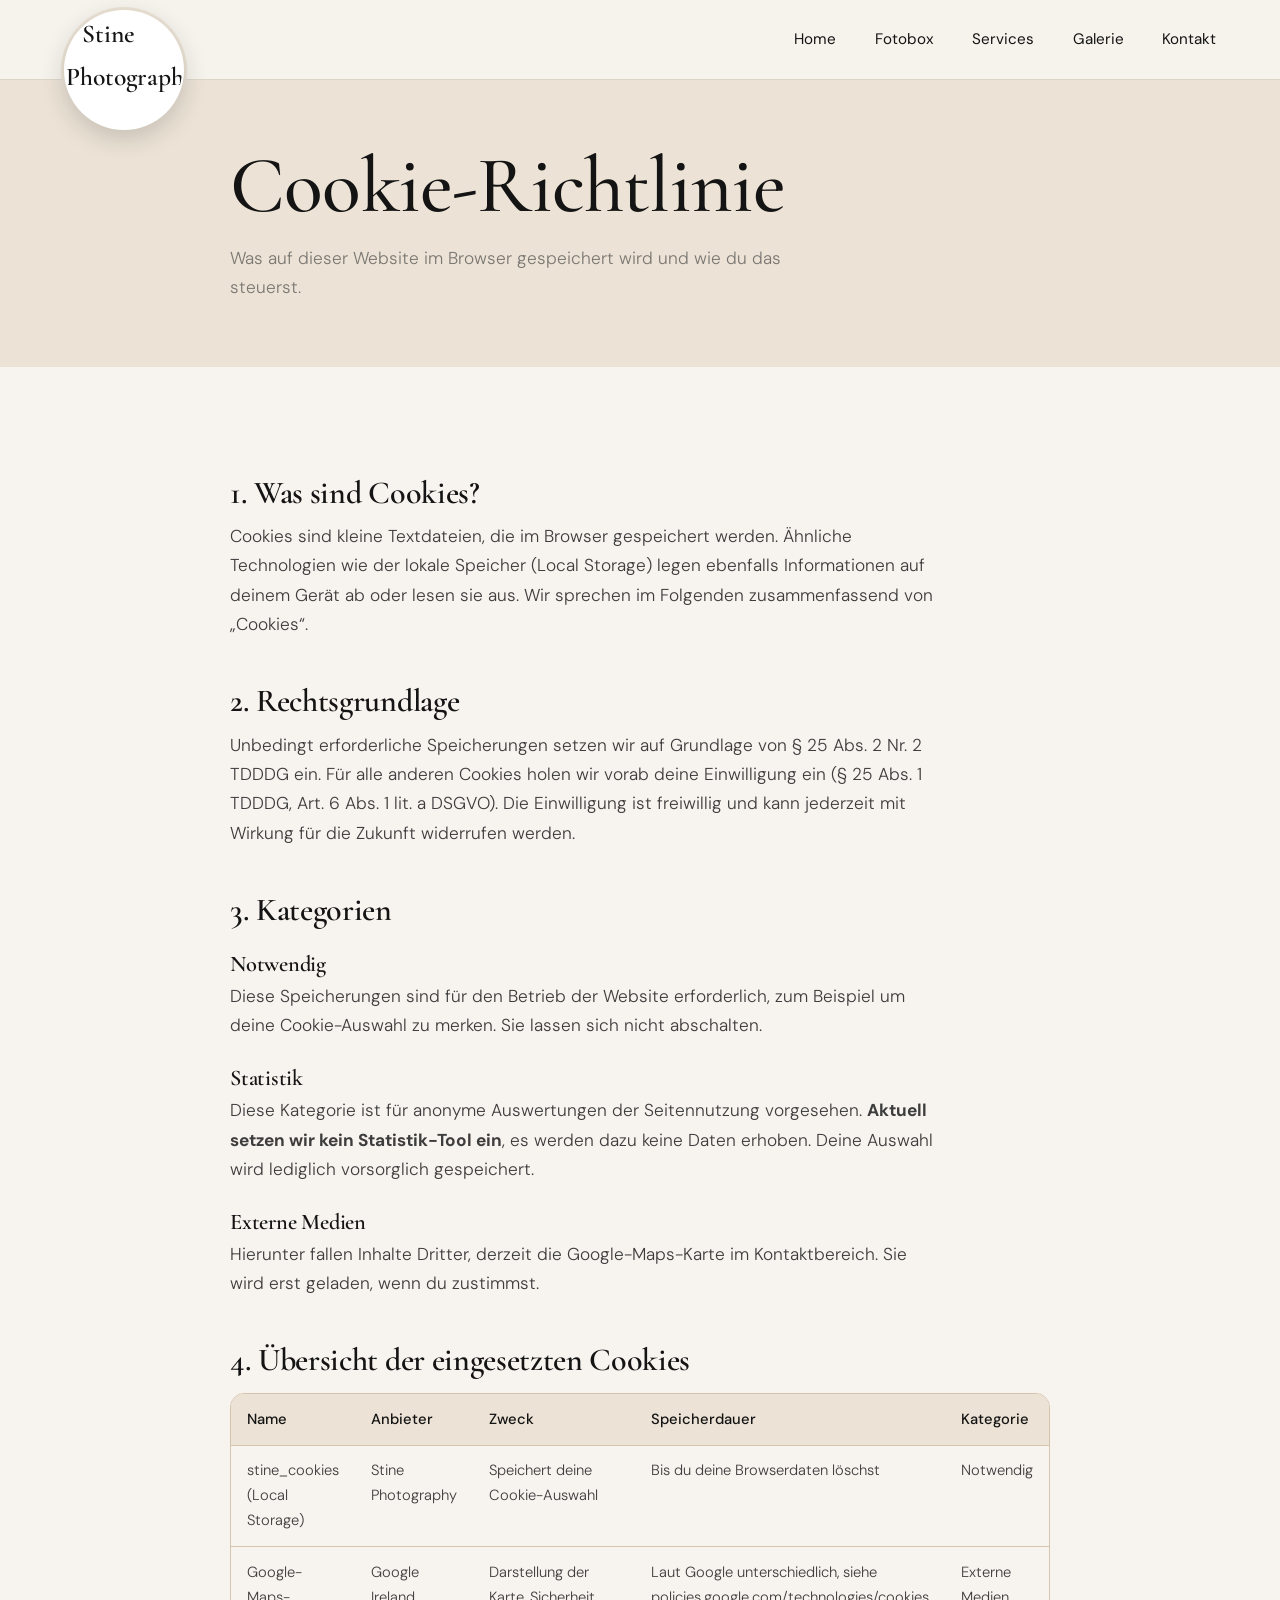
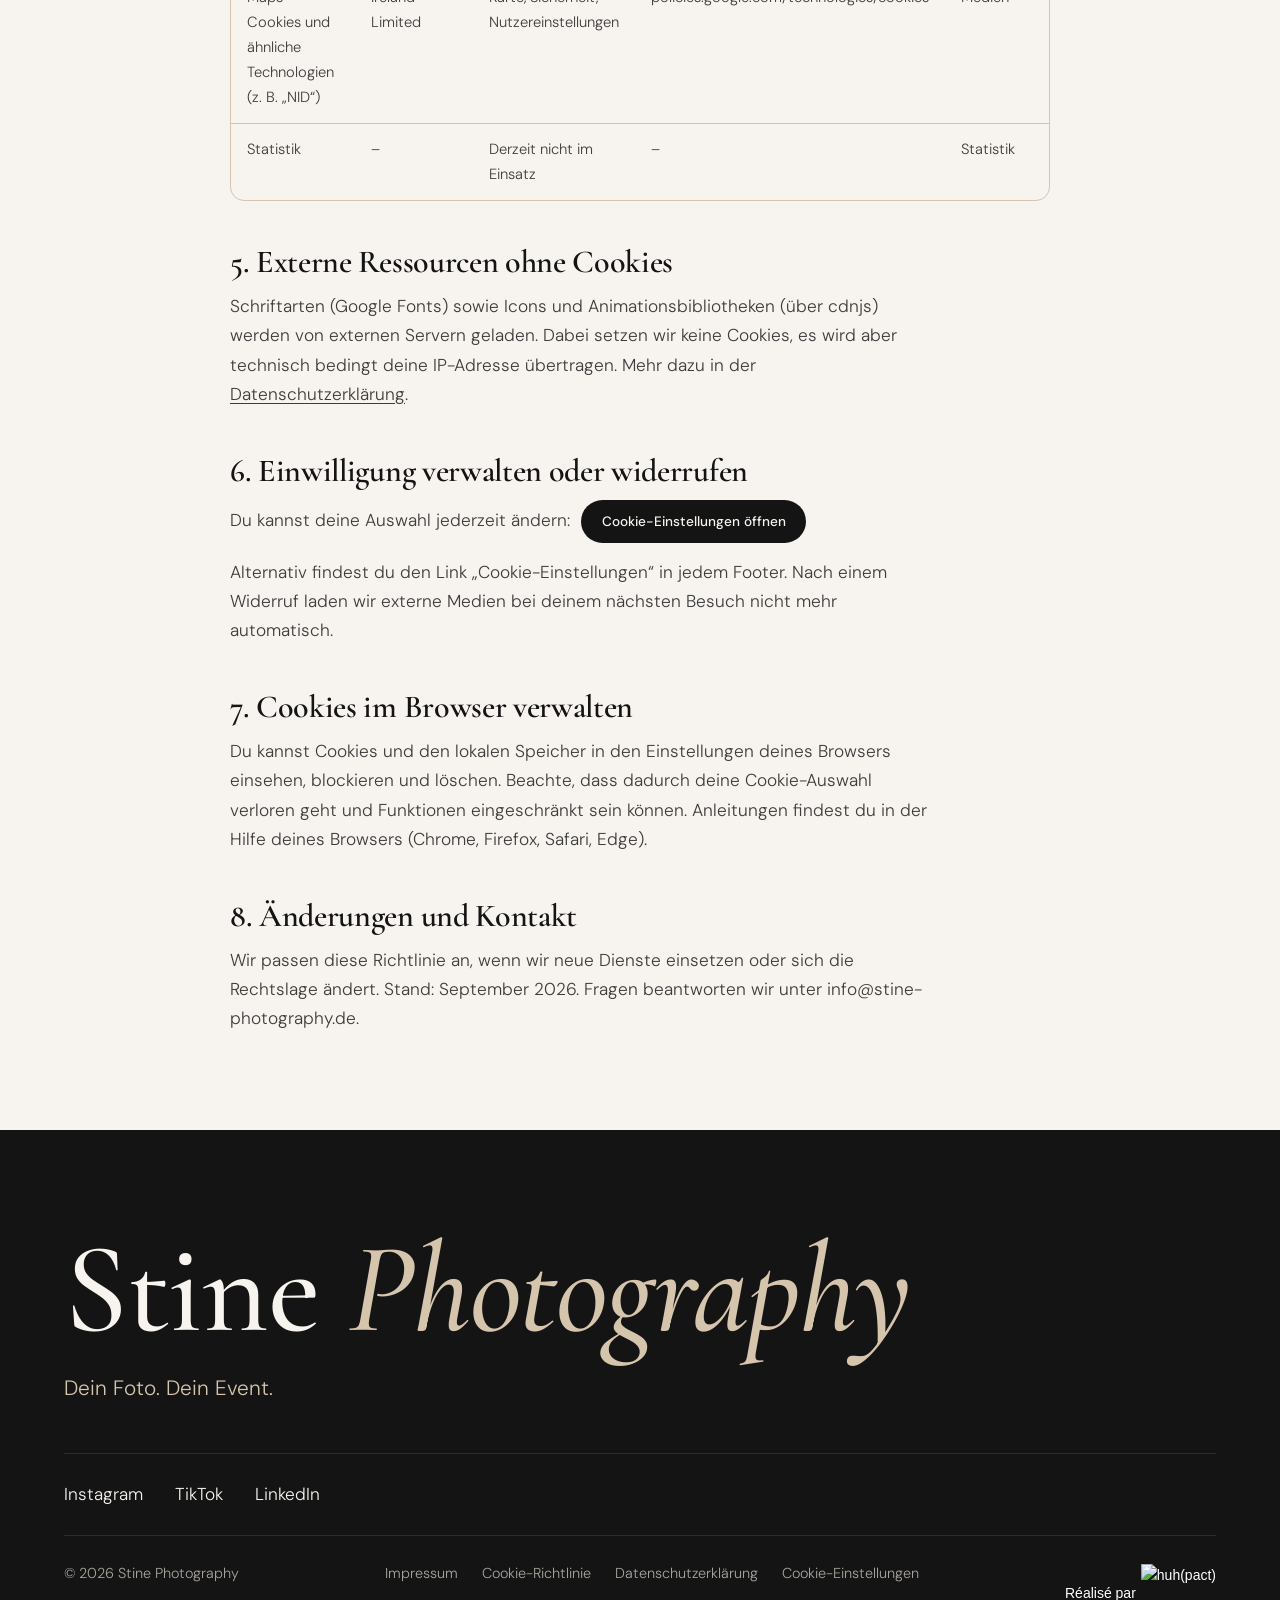
==== cookie-policy.html @ a08d1c89 "add" ====
<!DOCTYPE html>
<html lang="de"><head><meta charset="UTF-8"><meta name="viewport" content="width=device-width, initial-scale=1">
<title>Cookie-Richtlinie – Stine Photography</title><meta name="description" content="Cookie-Richtlinie von Stine Photography: Welche Cookies und ähnliche Technologien wir nutzen und wie du deine Einwilligung verwaltest."><meta name="robots" content="index, follow">
<link rel="canonical" href="https://www.stine-photography.de/cookie-richtlinie.html"><link rel="icon" href="favicon.svg" type="image/svg+xml"><meta name="theme-color" content="#f7f3ee">
<link rel="preconnect" href="https://fonts.googleapis.com"><link rel="preconnect" href="https://fonts.gstatic.com" crossorigin>
<link href="https://fonts.googleapis.com/css2?family=Cormorant+Garamond:ital,wght@0,500;0,600;0,700;1,500&family=DM+Sans:wght@300;400;500&display=swap" rel="stylesheet">
<link rel="stylesheet" href="/style.css"></head>
<link rel="icon" type="image/png" href="/favicon/favicon-96x96.png?v=20260625" sizes="96x96" />
<link rel="icon" type="image/svg+xml" href="/favicon/favicon.svg?v=20260625" />
<link rel="shortcut icon" href="/favicon/favicon.ico?v=20260625" />
<link rel="apple-touch-icon" sizes="180x180" href="/favicon/apple-touch-icon.png?v=20260625" />
<link rel="manifest" href="/favicon/site.webmanifest?v=20260625" />
<body class="legal-page"><header class="nav scrolled" id="nav"><a href="index.html#home" class="logo" aria-label="Stine Photography"><img src="img/logo.svg" alt="Stine Photography" width="170" height="43"></a>
<nav class="nav-links" id="menu" aria-label="Hauptnavigation"><button class="close" id="closeMenu" aria-label="Menü schließen">&times;</button>
<a href="index.html#home">Home</a><a href="index.html#fotobox">Fotobox</a><a href="index.html#services">Services</a><a href="index.html#galerie">Galerie</a><a href="index.html#kontakt">Kontakt</a></nav>
<button class="burger" id="burger" aria-label="Menü öffnen" aria-expanded="false"><span></span><span></span></button></header><div class="backdrop" id="backdrop"></div>
<main><section class="legal-hero"><div class="wrap narrow"><h1>Cookie-Richtlinie</h1><p>Was auf dieser Website im Browser gespeichert wird und wie du das steuerst.</p></div></section>
<article class="legal wrap narrow">
<h2>1. Was sind Cookies?</h2>
<p>Cookies sind kleine Textdateien, die im Browser gespeichert werden. Ähnliche Technologien wie der lokale Speicher (Local Storage) legen ebenfalls Informationen auf deinem Gerät ab oder lesen sie aus. Wir sprechen im Folgenden zusammenfassend von „Cookies“.</p>
<h2>2. Rechtsgrundlage</h2>
<p>Unbedingt erforderliche Speicherungen setzen wir auf Grundlage von § 25 Abs. 2 Nr. 2 TDDDG ein. Für alle anderen Cookies holen wir vorab deine Einwilligung ein (§ 25 Abs. 1 TDDDG, Art. 6 Abs. 1 lit. a DSGVO). Die Einwilligung ist freiwillig und kann jederzeit mit Wirkung für die Zukunft widerrufen werden.</p>
<h2>3. Kategorien</h2>
<h3>Notwendig</h3>
<p>Diese Speicherungen sind für den Betrieb der Website erforderlich, zum Beispiel um deine Cookie-Auswahl zu merken. Sie lassen sich nicht abschalten.</p>
<h3>Statistik</h3>
<p>Diese Kategorie ist für anonyme Auswertungen der Seitennutzung vorgesehen. <b>Aktuell setzen wir kein Statistik-Tool ein</b>, es werden dazu keine Daten erhoben. Deine Auswahl wird lediglich vorsorglich gespeichert.</p>
<h3>Externe Medien</h3>
<p>Hierunter fallen Inhalte Dritter, derzeit die Google-Maps-Karte im Kontaktbereich. Sie wird erst geladen, wenn du zustimmst.</p>
<h2>4. Übersicht der eingesetzten Cookies</h2>
<div class="table-wrap"><table>
<thead><tr><th>Name</th><th>Anbieter</th><th>Zweck</th><th>Speicherdauer</th><th>Kategorie</th></tr></thead>
<tbody>
<tr><td>stine_cookies (Local Storage)</td><td>Stine Photography</td><td>Speichert deine Cookie-Auswahl</td><td>Bis du deine Browserdaten löschst</td><td>Notwendig</td></tr>
<tr><td>Google-Maps-Cookies und ähnliche Technologien (z. B. „NID“)</td><td>Google Ireland Limited</td><td>Darstellung der Karte, Sicherheit, Nutzereinstellungen</td><td>Laut Google unterschiedlich, siehe policies.google.com/technologies/cookies</td><td>Externe Medien</td></tr>
<tr><td>Statistik</td><td>–</td><td>Derzeit nicht im Einsatz</td><td>–</td><td>Statistik</td></tr>
</tbody></table></div>
<h2>5. Externe Ressourcen ohne Cookies</h2>
<p>Schriftarten (Google Fonts) sowie Icons und Animationsbibliotheken (über cdnjs) werden von externen Servern geladen. Dabei setzen wir keine Cookies, es wird aber technisch bedingt deine IP-Adresse übertragen. Mehr dazu in der <a href="datenschutz.html">Datenschutzerklärung</a>.</p>
<h2>6. Einwilligung verwalten oder widerrufen</h2>
<p>Du kannst deine Auswahl jederzeit ändern: <a class="btn btn-dark btn-small" href="index.html#cookie-settings">Cookie-Einstellungen öffnen</a></p>
<p>Alternativ findest du den Link „Cookie-Einstellungen“ in jedem Footer. Nach einem Widerruf laden wir externe Medien bei deinem nächsten Besuch nicht mehr automatisch.</p>
<h2>7. Cookies im Browser verwalten</h2>
<p>Du kannst Cookies und den lokalen Speicher in den Einstellungen deines Browsers einsehen, blockieren und löschen. Beachte, dass dadurch deine Cookie-Auswahl verloren geht und Funktionen eingeschränkt sein können. Anleitungen findest du in der Hilfe deines Browsers (Chrome, Firefox, Safari, Edge).</p>
<h2>8. Änderungen und Kontakt</h2>
<p>Wir passen diese Richtlinie an, wenn wir neue Dienste einsetzen oder sich die Rechtslage ändert. Stand: <span class="">September 2026</span>. Fragen beantworten wir unter <span class="">info@stine-photography.de</span>.</p>
</article></main><footer class="footer">
  <div class="wrap">
    <h2 class="big">Stine <em>Photography</em></h2>
    <p class="slogan">Dein Foto. Dein Event.</p>
    <div class="f-links">
      <a href="https://www.instagram.com/stinephotography/" target="_blank" rel="noopener">Instagram</a>
      <a href="https://www.tiktok.com/@event4rent_falkensee" target="_blank" rel="noopener">TikTok</a>
      <a href="https://www.linkedin.com/in/stine-photography/" target="_blank" rel="noopener">LinkedIn</a>
    </div>
    <div class="f-bottom">
      <span>© <span id="year"></span> Stine Photography</span>
      <nav><a href="imprint.html">Impressum</a><a href="cookie-policy.html">Cookie-Richtlinie</a><a href="privacy.html">Datenschutzerklärung</a><a href="#" id="openCookies">Cookie-Einstellungen</a></nav>
			<p class="credit">Réalisé par
                    <a href="https://huhpact.dev?utm_source=stine&utm_medium=webbrowser&utm_campaign=stine">
                        <img class="img__credit" src="https://huhpact.dev/images/G89WG6majMo4HT1WtrS4AfxE7BZj2yWS.png" alt="huh(pact)">
                    </a>
                </p>
    </div>
  </div>
</footer>
<script src="/legal.js"></script></body></html>
---- style.css ----
:root{--bg:#f7f3ee;--beige:#ece3d6;--sand:#d6c5ad;--ink:#141414;--ink2:#3d3d3d;--ink3:#7a7772;--r:22px;--h:'Cormorant Garamond',Georgia,serif;--b:'DM Sans',sans-serif}
*{box-sizing:border-box;margin:0;padding:0}
html{scroll-behavior:smooth;scroll-padding-top:70px}
body{font-family:var(--b);font-weight:300;background:var(--bg);color:var(--ink2);line-height:1.7;font-size:1.05rem;overflow-x:hidden}
img{display:block;max-width:100%}
a{color:inherit;text-decoration:none}
ul{list-style:none}
h1,h2,h3,h4{font-family:var(--h);color:var(--ink);line-height:1.1;letter-spacing:-.02em}
h2{font-size:clamp(2rem,4.5vw,3.4rem);font-weight:600;margin-bottom:1.2rem}
h3{font-size:1.5rem;font-weight:700;margin-bottom:.8rem}
p+p{margin-top:1rem}
:focus-visible{outline:2px solid var(--ink);outline-offset:3px}
.wrap{width:min(1180px,90%);margin-inline:auto}
.section{padding:7rem 0}.section .wrap+.wrap{margin-top:6rem}
.alt{background:var(--beige)}
.center{text-align:center}

.btn{display:inline-block;padding:.95rem 2rem;border-radius:99px;font-weight:500;font-size:.95rem;border:1.5px solid transparent;cursor:pointer;font-family:var(--b);transition:.3s}
.btn-light{background:var(--bg);color:var(--ink)}.btn-light:hover{background:var(--sand)}
.btn-ghost{border-color:#fff;color:#fff}.btn-ghost:hover{background:#fff;color:var(--ink)}
.btn-dark{background:var(--ink);color:var(--bg)}.btn-dark:hover{background:var(--ink2);transform:translateY(-2px)}
.btn-line{border-color:var(--ink);color:var(--ink);background:none}.btn-line:hover{background:var(--ink);color:var(--bg)}

.nav{position:fixed;inset:0 0 auto 0;z-index:50;display:flex;justify-content:space-between;align-items:center;padding:1.1rem 5%;transition:transform .4s,background .3s,color .3s;color:#fff}
.nav.scrolled{background:rgba(247,243,238,.92);backdrop-filter:blur(12px);color:var(--ink);box-shadow:0 1px 0 rgba(0,0,0,.06)}
.nav.hide{transform:translateY(-100%)}
.logo{font-family:var(--h);font-weight:600;font-size:1.6rem}.logo span{color:var(--sand)}
.nav-links{display:flex;gap:2.4rem;font-size:.95rem;font-weight:400}
.nav-links a{position:relative}
.nav-links a::after{content:"";position:absolute;left:0;bottom:-4px;height:1.5px;width:0;background:currentColor;transition:.3s}
.nav-links a:hover::after{width:100%}
.close,.burger{display:none;background:none;border:0;color:inherit;cursor:pointer}
.backdrop{position:fixed;inset:0;background:rgba(0,0,0,.5);opacity:0;pointer-events:none;transition:.3s;z-index:45}
.backdrop.show{opacity:1;pointer-events:auto}

.hero{position:relative;min-height:100svh;display:grid;place-items:center;text-align:center;color:#fff;overflow:hidden}
.slides,.slide{position:absolute;inset:0}
.slide{background-size:cover;background-position:center;opacity:0;transition:opacity 1.6s;transform:scale(1.08)}
.slide.active{opacity:1;transform:scale(1);transition:opacity 1.6s,transform 8s linear}
.slides::after{content:"";position:absolute;inset:0;background:linear-gradient(rgba(10,10,10,.55),rgba(10,10,10,.65))}
.hero-inner{position:relative;z-index:2;padding:0 6%}
.hero h1{color:#fff;font-size:clamp(2.8rem,9vw,7rem);font-weight:600;animation:rise 1.2s both}
.hero p{max-width:34rem;margin:1.4rem auto 2.2rem;font-size:1.2rem;color:#eee;animation:rise 1.2s .25s both}
.btns{display:flex;gap:1rem;justify-content:center;flex-wrap:wrap;animation:rise 1.2s .5s both}
.scroll-hint{position:absolute;bottom:2rem;left:50%;translate:-50%;color:#fff;z-index:2;animation:bob 2s infinite}
@keyframes rise{from{opacity:0;transform:translateY(30px)}}
@keyframes bob{50%{transform:translateY(8px)}}

.split{display:grid;grid-template-columns:1fr 1fr;gap:5rem;align-items:center}
.img-frame{border-radius:var(--r);overflow:hidden;aspect-ratio:4/3.4;box-shadow:24px 24px 0 var(--beige)}
.img-frame.tall{aspect-ratio:1/1;box-shadow:-24px 24px 0 var(--beige)}
.img-frame img{width:100%;height:100%;object-fit:cover;transition:transform 1s}
.img-frame:hover img{transform:scale(1.06)}
.checks li{display:flex;gap:1rem;padding:.9rem 0;border-bottom:1px solid var(--sand)}
.checks i{margin-top:.35rem;width:1.4rem;color:var(--ink)}
.checks b{color:var(--ink);font-weight:500}

.statement p{font-family:var(--h);font-weight:500;font-size:clamp(1.5rem,3.4vw,2.6rem);line-height:1.35;color:var(--ink);text-align:center;max-width:60rem;margin:auto}
mark{background:linear-gradient(var(--sand),var(--sand)) 0 92%/0 .35em no-repeat;color:inherit;transition:background-size 1.2s .4s}
.aos-animate mark,.statement.aos-animate mark{background-size:100% .35em}

.two{display:grid;grid-template-columns:1fr 1fr;gap:2rem}
.card{background:var(--beige);border-radius:var(--r);padding:3rem;transition:.4s}
.card:hover{transform:translateY(-6px)}
.card i{font-size:2rem;margin-bottom:1.5rem;color:var(--ink)}
.card.dark{background:var(--ink);color:#cfcbc4}.card.dark h3,.card.dark i{color:var(--bg)}
.buzzer{text-align:center}
.count{display:flex;justify-content:center;gap:1.5rem}
.count span{font-family:var(--h);font-weight:600;font-size:clamp(5rem,16vw,11rem);line-height:1;color:var(--sand);animation:flash 3s infinite}
.count span:nth-child(2){animation-delay:1s}.count span:nth-child(3){animation-delay:2s}
@keyframes flash{0%,100%{color:var(--sand);transform:scale(1)}12%{color:var(--ink);transform:scale(1.12)}30%{color:var(--sand);transform:scale(1)}}
.buzzer p{font-family:var(--h);font-size:clamp(1.6rem,4vw,2.8rem);font-weight:700;color:var(--ink)}

.grid4{display:grid;grid-template-columns:repeat(4,1fr);gap:1.5rem;margin-top:3.5rem}
.svc{background:var(--bg);border-radius:var(--r);padding:2.2rem 1.8rem;transition:.4s}
.svc:hover{background:var(--ink);color:#cfcbc4;transform:translateY(-8px)}
.svc:hover h3,.svc:hover i{color:var(--bg)}
.svc i{font-size:1.8rem;margin-bottom:1.4rem;color:var(--ink);transition:.4s}
.svc h3{font-size:1.25rem}

.gallery{margin-top:3.5rem;display:grid;grid-template-columns:repeat(4,1fr);grid-auto-rows:220px;gap:1rem;grid-auto-flow:dense}
.g{border-radius:18px;overflow:hidden}.g.tall{grid-row:span 2}.g.wide{grid-column:span 2}
.g img{width:100%;height:100%;object-fit:cover;transition:transform .8s}.g:hover img{transform:scale(1.08)}

.contact{display:grid;grid-template-columns:1fr 1fr;gap:4rem;align-items:stretch}
.info{margin:2rem 0}.info li{display:flex;gap:1rem;align-items:center;padding:.5rem 0}
.info i{width:2.6rem;height:2.6rem;border-radius:50%;background:var(--bg);display:grid;place-items:center;font-size:.95rem;color:var(--ink);flex:none}
.info a:hover{text-decoration:underline}
.social{display:flex;gap:.8rem;margin-top:2rem}
.social a{width:3rem;height:3rem;border-radius:50%;border:1.5px solid var(--ink);display:grid;place-items:center;color:var(--ink);transition:.3s}
.social a:hover{background:var(--ink);color:var(--bg);transform:translateY(-3px)}
.map{border-radius:var(--r);overflow:hidden;min-height:420px;background:var(--bg)}
.map iframe{width:100%;height:100%;min-height:420px;border:0}
.map-ph{height:100%;min-height:420px;display:flex;flex-direction:column;align-items:center;justify-content:center;gap:1rem;padding:2rem;text-align:center}
.map-ph i{font-size:2.6rem;color:var(--ink3)}

.footer{background:var(--ink);color:#a8a49d;padding:6rem 0 2rem}
.footer .big{color:var(--bg);font-size:clamp(2.8rem,10vw,8.5rem);font-weight:600;margin:0;line-height:1}
.slogan{font-size:1.3rem;color:var(--sand);margin:1rem 0 3rem}
.f-links{display:flex;gap:2rem;flex-wrap:wrap;padding:1.6rem 0;border-block:1px solid #2c2c2c;color:var(--bg)}
.f-links a:hover,.f-bottom a:hover{color:var(--sand)}
.f-bottom{display:flex;justify-content:space-between;flex-wrap:wrap;gap:1rem;padding-top:1.6rem;font-size:.9rem}
.f-bottom nav{display:flex;gap:1.5rem;flex-wrap:wrap}

.cookie{position:fixed;left:1.5rem;bottom:1.5rem;z-index:100;width:min(420px,calc(100% - 3rem));background:rgba(20,20,20,.96);color:#d9d5ce;padding:1.6rem;border-radius:var(--r);box-shadow:0 20px 60px rgba(0,0,0,.35);animation:rise .6s both}
.cookie[hidden],.modal[hidden]{display:none}
.cookie h4{color:#fff;font-size:1.15rem;margin-bottom:.5rem}.cookie p{font-size:.92rem;line-height:1.55}
.c-btns{display:flex;gap:.6rem;flex-wrap:wrap;margin-top:1.2rem}
.cookie .btn{padding:.65rem 1.1rem;font-size:.85rem}
.cookie .btn-dark{background:var(--bg);color:var(--ink)}.cookie .btn-line{border-color:#666;color:#fff}
.modal{position:fixed;inset:0;z-index:110;background:rgba(0,0,0,.55);display:grid;place-items:center;padding:1rem}
.modal-box{background:var(--bg);border-radius:var(--r);padding:2rem;width:min(500px,100%)}
.modal-box h4{font-size:1.5rem;margin-bottom:1rem}
.row{display:flex;justify-content:space-between;gap:1rem;align-items:center;padding:1rem 0;border-bottom:1px solid var(--sand)}
.row small{display:block;color:var(--ink3);font-size:.85rem}
.row input{width:2.6rem;height:1.4rem;accent-color:var(--ink);cursor:pointer}
.modal .btn{padding:.7rem 1.2rem;font-size:.9rem}

@media(max-width:1000px){.grid4{grid-template-columns:1fr 1fr}.gallery{grid-template-columns:repeat(2,1fr)}}
@media(max-width:820px){
 .section{padding:4.5rem 0}.section .wrap+.wrap{margin-top:4rem}
 .split,.two,.contact{grid-template-columns:1fr;gap:2.5rem}
 .split.reverse .img-frame{order:2}
 .img-frame,.img-frame.tall{box-shadow:12px 12px 0 var(--beige)}
 .burger{display:flex;flex-direction:column;gap:7px;padding:8px}
 .burger span{width:28px;height:2px;background:currentColor}.burger span:last-child{width:18px;margin-left:auto}
 .nav-links{position:fixed;top:0;right:0;height:100dvh;width:min(320px,80%);background:var(--bg);color:var(--ink);flex-direction:column;gap:1.6rem;padding:6rem 2.2rem;font-family:var(--h);font-size:1.5rem;font-weight:700;transform:translateX(100%);transition:transform .45s cubic-bezier(.7,0,.2,1);z-index:60}
 .nav-links.open{transform:none}
 .close{display:block;position:absolute;top:1.3rem;right:1.4rem;font-size:1.6rem}
 .card{padding:2rem}
}
@media(max-width:560px){.grid4{grid-template-columns:1fr}.gallery{grid-auto-rows:170px}.cookie{left:.75rem;bottom:.75rem;width:calc(100% - 1.5rem)}}
@media(prefers-reduced-motion:reduce){*{animation:none!important;transition:none!important}html{scroll-behavior:auto}mark{background-size:100% .35em}}

body{font-size:1.08rem}
h1,h2,h3,h4{letter-spacing:-.01em;line-height:1.05}
h2{font-size:clamp(2.5rem,5.5vw,4.4rem);font-weight:500}
h3{font-size:1.9rem;font-weight:600}
.hero h1{font-weight:500;font-size:clamp(3.4rem,10vw,8rem)}
.hero p{font-size:1.3rem}
.footer .big{font-weight:500}.footer .big em{color:var(--sand);font-weight:500}
.statement p{font-size:clamp(1.4rem,2.6vw,2.15rem);line-height:1.5;font-weight:500}
.svc h3{font-size:1.55rem}
.section{position:relative;overflow:hidden}
.blob{position:absolute;border-radius:50%;filter:blur(60px);z-index:0;pointer-events:none;animation:drift 14s ease-in-out infinite}
.b1{width:420px;height:420px;background:var(--beige);top:8%;right:-120px}
@keyframes drift{50%{transform:translate(-40px,50px) scale(1.1)}}
.section .wrap{position:relative;z-index:1}
.img-frame{position:relative;overflow:visible}
.img-frame img{border-radius:var(--r)}
.badge{position:absolute;right:-28px;bottom:-28px;width:120px;height:120px;animation:spin 18s linear infinite}
@keyframes spin{to{transform:rotate(360deg)}}
.stats{display:flex;gap:2.4rem;margin-top:2.4rem;padding-top:1.8rem;border-top:1px solid var(--sand);flex-wrap:wrap}
.stats b{font-family:var(--h);font-size:3.2rem;font-weight:600;color:var(--ink);line-height:1}
.stats span{font-family:var(--h);font-size:1.6rem;color:var(--ink)}
.stats small{display:block;font-size:.85rem;color:var(--ink3)}
.checks li{align-items:flex-start;transition:padding .3s}.checks li:hover{padding-left:.6rem}
.chips{display:flex;flex-wrap:wrap;gap:.5rem;margin-top:1.4rem}
.chips span{font-size:.82rem;padding:.35rem .9rem;border:1px solid currentColor;border-radius:99px;opacity:.85}
mark{background-image:linear-gradient(var(--sand),var(--sand));background-position:0 90%;background-repeat:no-repeat;background-size:0 .3em}
.aos-animate mark{background-size:100% .3em}
.card p+p{margin-top:.8rem}

.band{background:var(--ink);color:#cfcbc4;text-align:center;padding:7rem 0;position:relative;overflow:hidden}
.band .lead{font-family:var(--h);font-size:clamp(1.6rem,3.2vw,2.5rem);color:var(--bg);line-height:1.3;margin-bottom:3rem}
.buzz-btn{position:relative;width:150px;height:150px;border-radius:50%;border:0;cursor:pointer;background:radial-gradient(circle at 35% 30%,#f5ede0,var(--sand));box-shadow:0 10px 0 #8d7c66,0 20px 40px rgba(0,0,0,.5);font-family:var(--h);font-size:1.4rem;font-weight:700;color:var(--ink);transition:.15s}
.buzz-btn:active{transform:translateY(8px);box-shadow:0 2px 0 #8d7c66}
.buzz-btn::before{content:"";position:absolute;inset:-14px;border:2px solid var(--sand);border-radius:50%;animation:ping 2.2s infinite}
@keyframes ping{from{opacity:.8;transform:scale(.9)}to{opacity:0;transform:scale(1.5)}}
.band .count span{animation:none;color:#2f2f2f;transition:.4s}
.band .count span.on{color:var(--bg);transform:scale(1.1)}
.band .count{margin-top:3rem}
.smile{font-family:var(--h);font-style:italic;font-size:clamp(2rem,5vw,3.6rem);color:var(--sand);opacity:0;transform:scale(.8);transition:.5s;margin:0!important}
.smile.on{opacity:1;transform:none}
.flash{position:absolute;inset:0;background:#fff;opacity:0;pointer-events:none}.flash.go{animation:fl .6s}
@keyframes fl{0%{opacity:.95}100%{opacity:0}}

.steps{list-style:none;counter-reset:s;display:grid;grid-template-columns:repeat(4,1fr);gap:2rem;margin-top:4rem}
.steps li{counter-increment:s;position:relative;padding-top:4.5rem}
.steps li::before{content:counter(s);position:absolute;top:0;left:0;font-family:var(--h);font-size:5rem;line-height:1;color:transparent;-webkit-text-stroke:1.2px var(--sand)}
.steps li::after{content:"";position:absolute;top:2.4rem;left:4rem;right:-1rem;border-top:1px dashed var(--sand)}
.steps li:last-child::after{display:none}
.steps h3{font-size:1.6rem}

.intro{max-width:46rem;margin:0 auto;text-align:center}
.sub{margin:5rem 0 2rem;font-size:2.2rem}
.opts{display:grid;grid-template-columns:1fr 1fr 1.4fr;gap:1.5rem}
.opt{background:var(--bg);border-radius:var(--r);padding:2.4rem;transition:.4s}
.opt:hover{transform:translateY(-6px)}
.opt i{font-size:1.8rem;margin-bottom:1.3rem;color:var(--ink)}
.opt.dark{background:var(--ink);color:#cfcbc4}.opt.dark h3,.opt.dark i{color:var(--bg)}
.narrow{width:min(820px,90%)}
.faq details{border-bottom:1px solid var(--sand);padding:1.3rem 0}
.faq summary{cursor:pointer;list-style:none;display:flex;justify-content:space-between;gap:1rem;font-family:var(--h);font-size:1.5rem;font-weight:600;color:var(--ink)}
.faq summary::-webkit-details-marker{display:none}
.faq summary::after{content:"+";font-size:1.8rem;transition:transform .3s}
.faq details[open] summary::after{transform:rotate(45deg)}
.faq details p{padding-top:.8rem;max-width:40rem;animation:rise .4s}
@media(max-width:1000px){.steps{grid-template-columns:1fr 1fr}.steps li::after{display:none}.opts{grid-template-columns:1fr}}
@media(max-width:820px){.badge{right:-8px;bottom:-24px;width:96px;height:96px}}
@media(max-width:560px){.steps{grid-template-columns:1fr}.stats{gap:1.6rem}}

.legal-hero{background:var(--beige);padding:9rem 0 4rem}
.legal-hero h1{font-size:clamp(2.8rem,7vw,5rem);font-weight:500}
.legal-hero p{margin-top:1rem;color:var(--ink3);max-width:36rem}
.legal{padding:4rem 0 6rem}
.legal h2{font-size:2rem;font-weight:600;margin:2.8rem 0 .8rem}
.legal h3{font-size:1.4rem;margin:1.6rem 0 .4rem}
.legal p{max-width:44rem}.legal p+p{margin-top:.9rem}
.legal ul{margin:.8rem 0 .8rem 1.2rem;list-style:disc;max-width:44rem}.legal li{margin:.35rem 0;padding-left:.2rem}
.legal a:not(.btn){text-decoration:underline;text-underline-offset:3px}
.legal .btn-small{padding:.55rem 1.2rem;font-size:.85rem;margin-left:.4rem;text-decoration:none}
.ph{background:#f3e3a3;color:var(--ink);padding:0 .25em;border-radius:4px}
.note{background:var(--beige);border-left:3px solid var(--ink);padding:1rem 1.2rem;border-radius:0 12px 12px 0;margin-bottom:2rem;font-size:.95rem}
.table-wrap{overflow-x:auto;margin:1rem 0;border:1px solid var(--sand);border-radius:14px}
table{border-collapse:collapse;width:100%;min-width:640px;font-size:.92rem}
th,td{text-align:left;padding:.8rem 1rem;border-bottom:1px solid var(--sand);vertical-align:top}
th{background:var(--beige);font-weight:500;color:var(--ink)}tr:last-child td{border:0}
.legal-foot{padding:4rem 0 2rem}.legal-foot .big{font-size:clamp(2.4rem,7vw,5rem)}
.cookie a{text-decoration:underline}

:root{--logo:120px;--logo-top:-8px}
.logo{display:block;position:relative;width:var(--logo);height:44px;flex:none;z-index:2}
.logo img{position:absolute;top:var(--logo-top);left:0;width:var(--logo);height:var(--logo);object-fit:contain;border-radius:50%;filter:drop-shadow(0 8px 18px rgba(0,0,0,.28));transition:transform .4s}
.logo:hover img{transform:scale(1.05) rotate(-3deg)}
.nav.hide{transform:translateY(calc(-100% - var(--logo)))}
@media(max-width:820px){:root{--logo:88px;--logo-top:-4px}}

.logo img{background:#fff;padding:2px;filter:none;box-shadow:0 8px 24px rgba(20,20,20,.25),0 0 0 3px rgba(255,255,255,.85)}
.nav.scrolled .logo img{box-shadow:0 8px 24px rgba(20,20,20,.18),0 0 0 3px var(--beige)}

.credit {
    font-family: sans-serif;
    font-size: 14px;
    color: white;
    display: flex;
    align-items: center;
    justify-content: center;
    margin-top: 0.2rem;
}

.credit a {
    display: flex;
    align-items: center;
}

.img__credit {
    height: 60px;
    margin-left: 5px;
    transition: 0.3s ease-in-out;
}

.img__credit:hover {
    transform: scale(1.1);
}
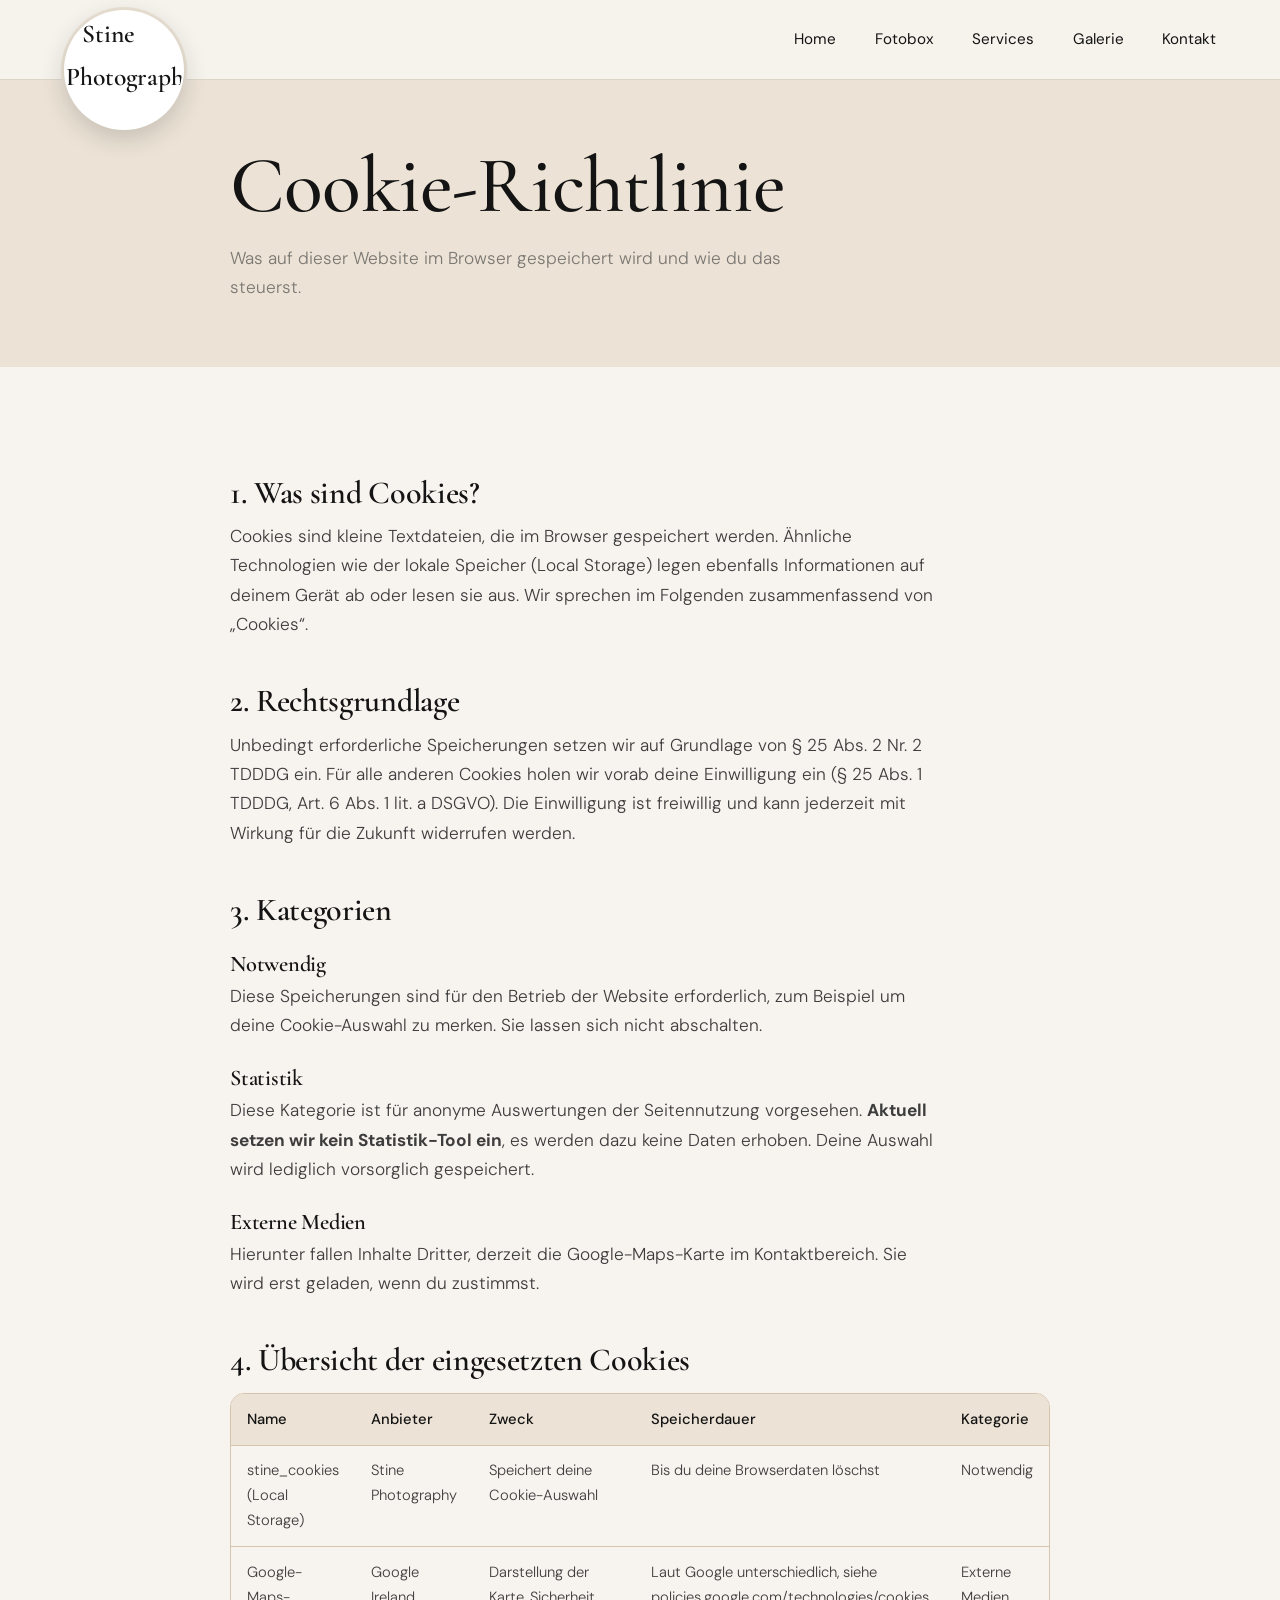
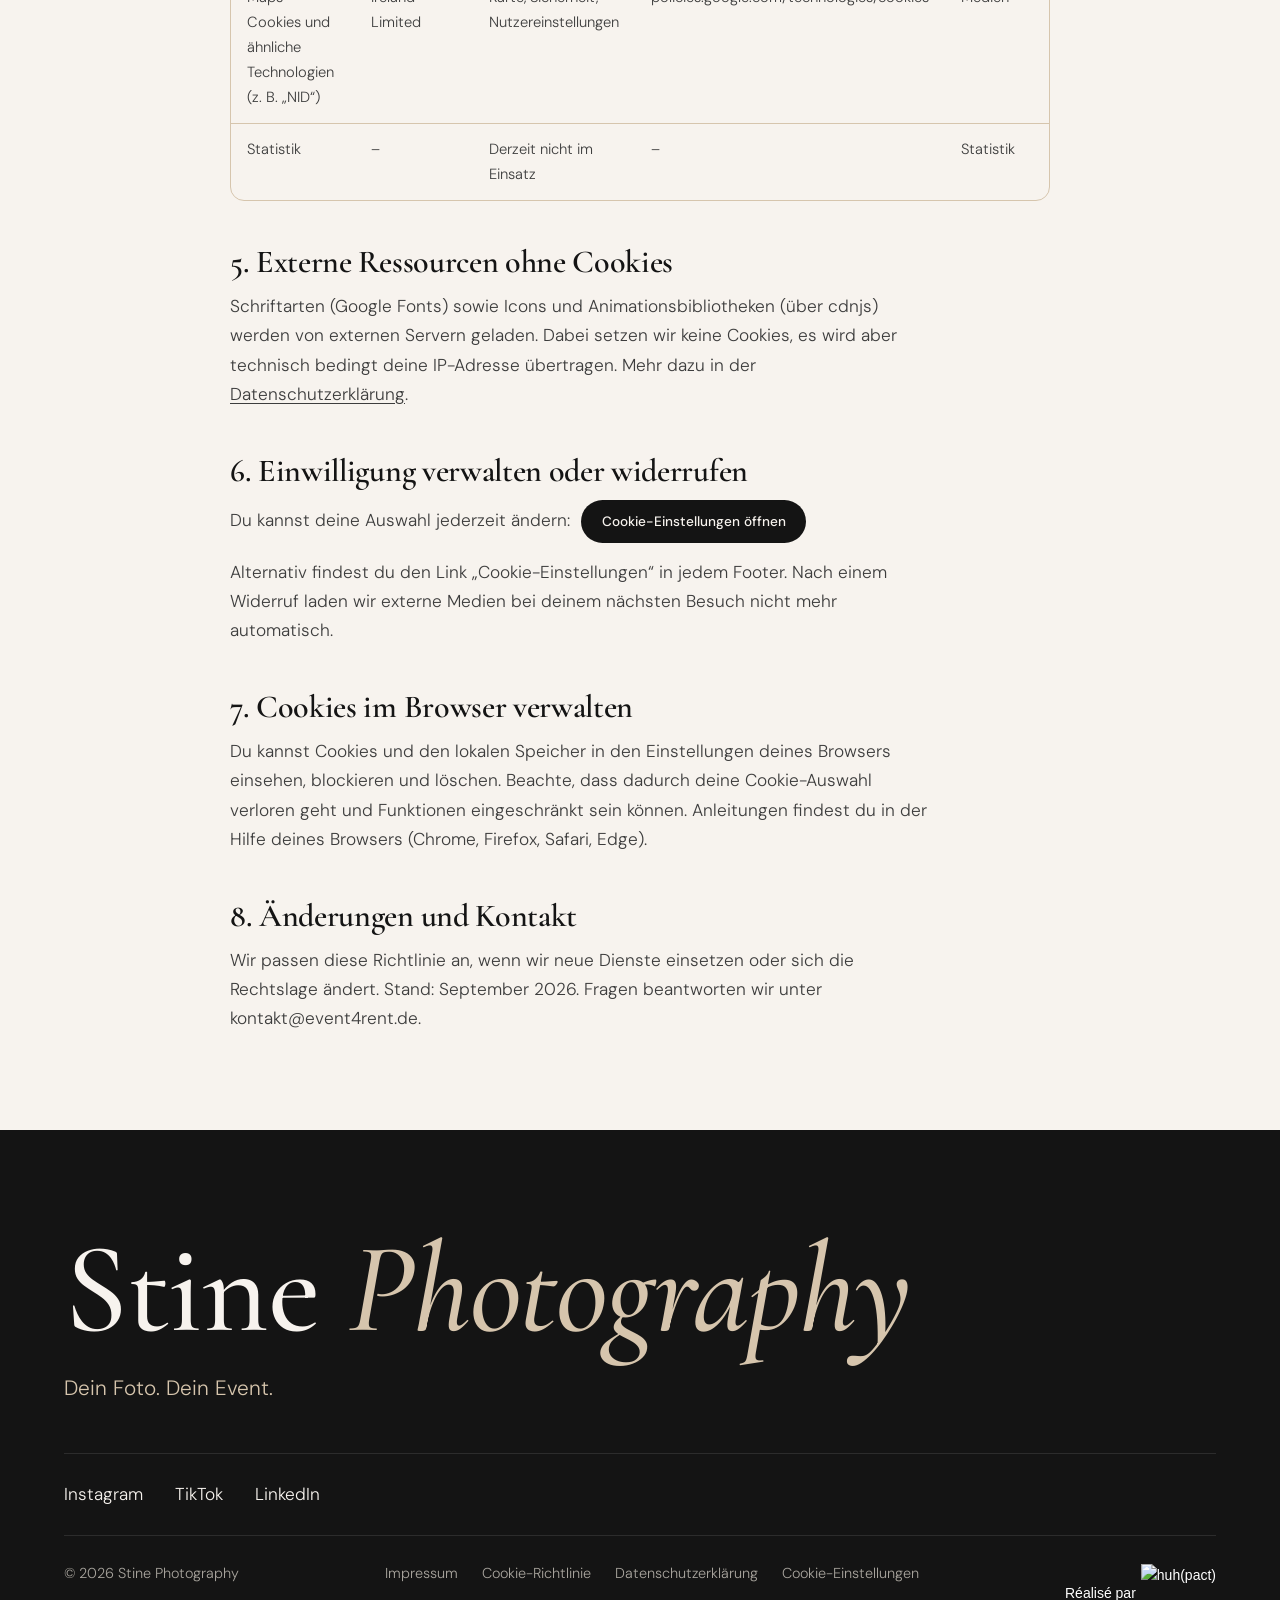
==== commit 950a7780: "add" ====
--- a/cookie-policy.html
+++ b/cookie-policy.html
@@ -43,7 +43,7 @@
 <h2>7. Cookies im Browser verwalten</h2>
 <p>Du kannst Cookies und den lokalen Speicher in den Einstellungen deines Browsers einsehen, blockieren und löschen. Beachte, dass dadurch deine Cookie-Auswahl verloren geht und Funktionen eingeschränkt sein können. Anleitungen findest du in der Hilfe deines Browsers (Chrome, Firefox, Safari, Edge).</p>
 <h2>8. Änderungen und Kontakt</h2>
-<p>Wir passen diese Richtlinie an, wenn wir neue Dienste einsetzen oder sich die Rechtslage ändert. Stand: <span class="">September 2026</span>. Fragen beantworten wir unter <span class="">info@stine-photography.de</span>.</p>
+<p>Wir passen diese Richtlinie an, wenn wir neue Dienste einsetzen oder sich die Rechtslage ändert. Stand: <span class="">September 2026</span>. Fragen beantworten wir unter <span class="">kontakt@event4rent.de</span>.</p>
 </article></main><footer class="footer">
   <div class="wrap">
     <h2 class="big">Stine <em>Photography</em></h2>
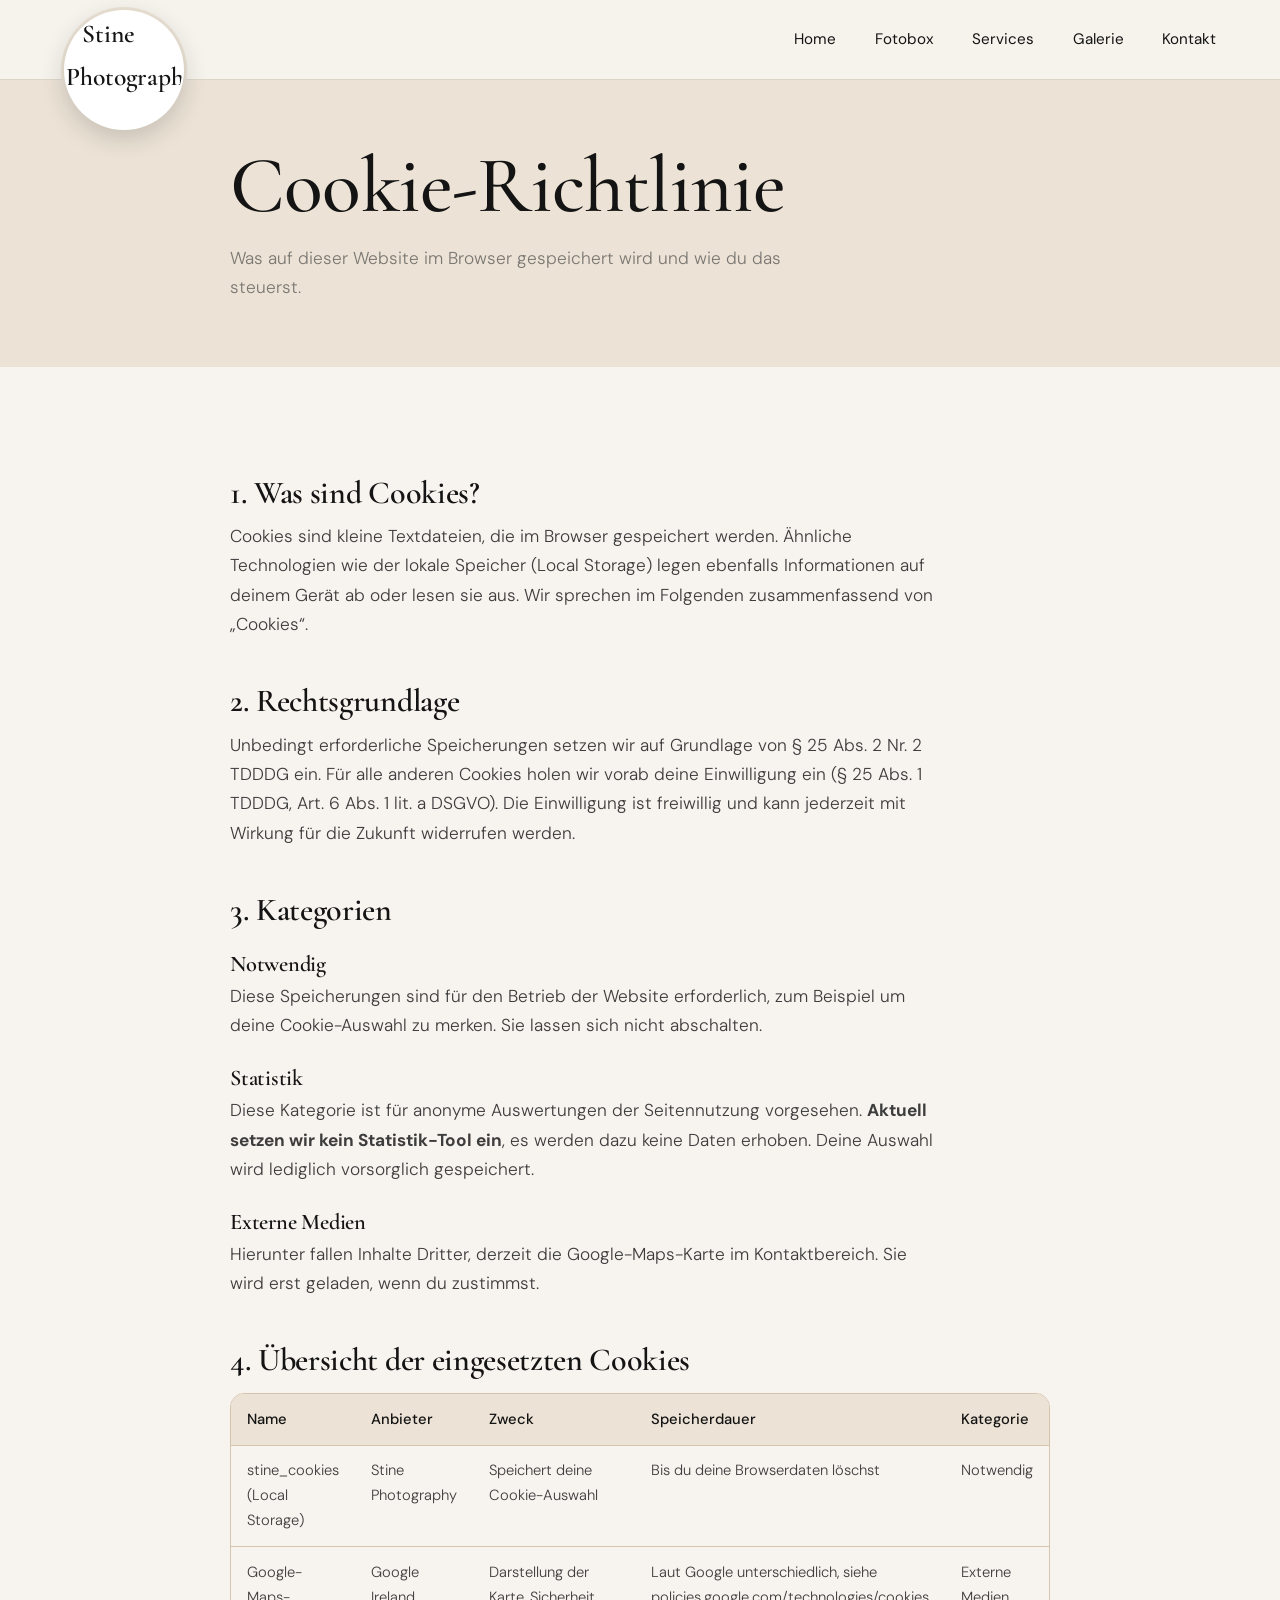
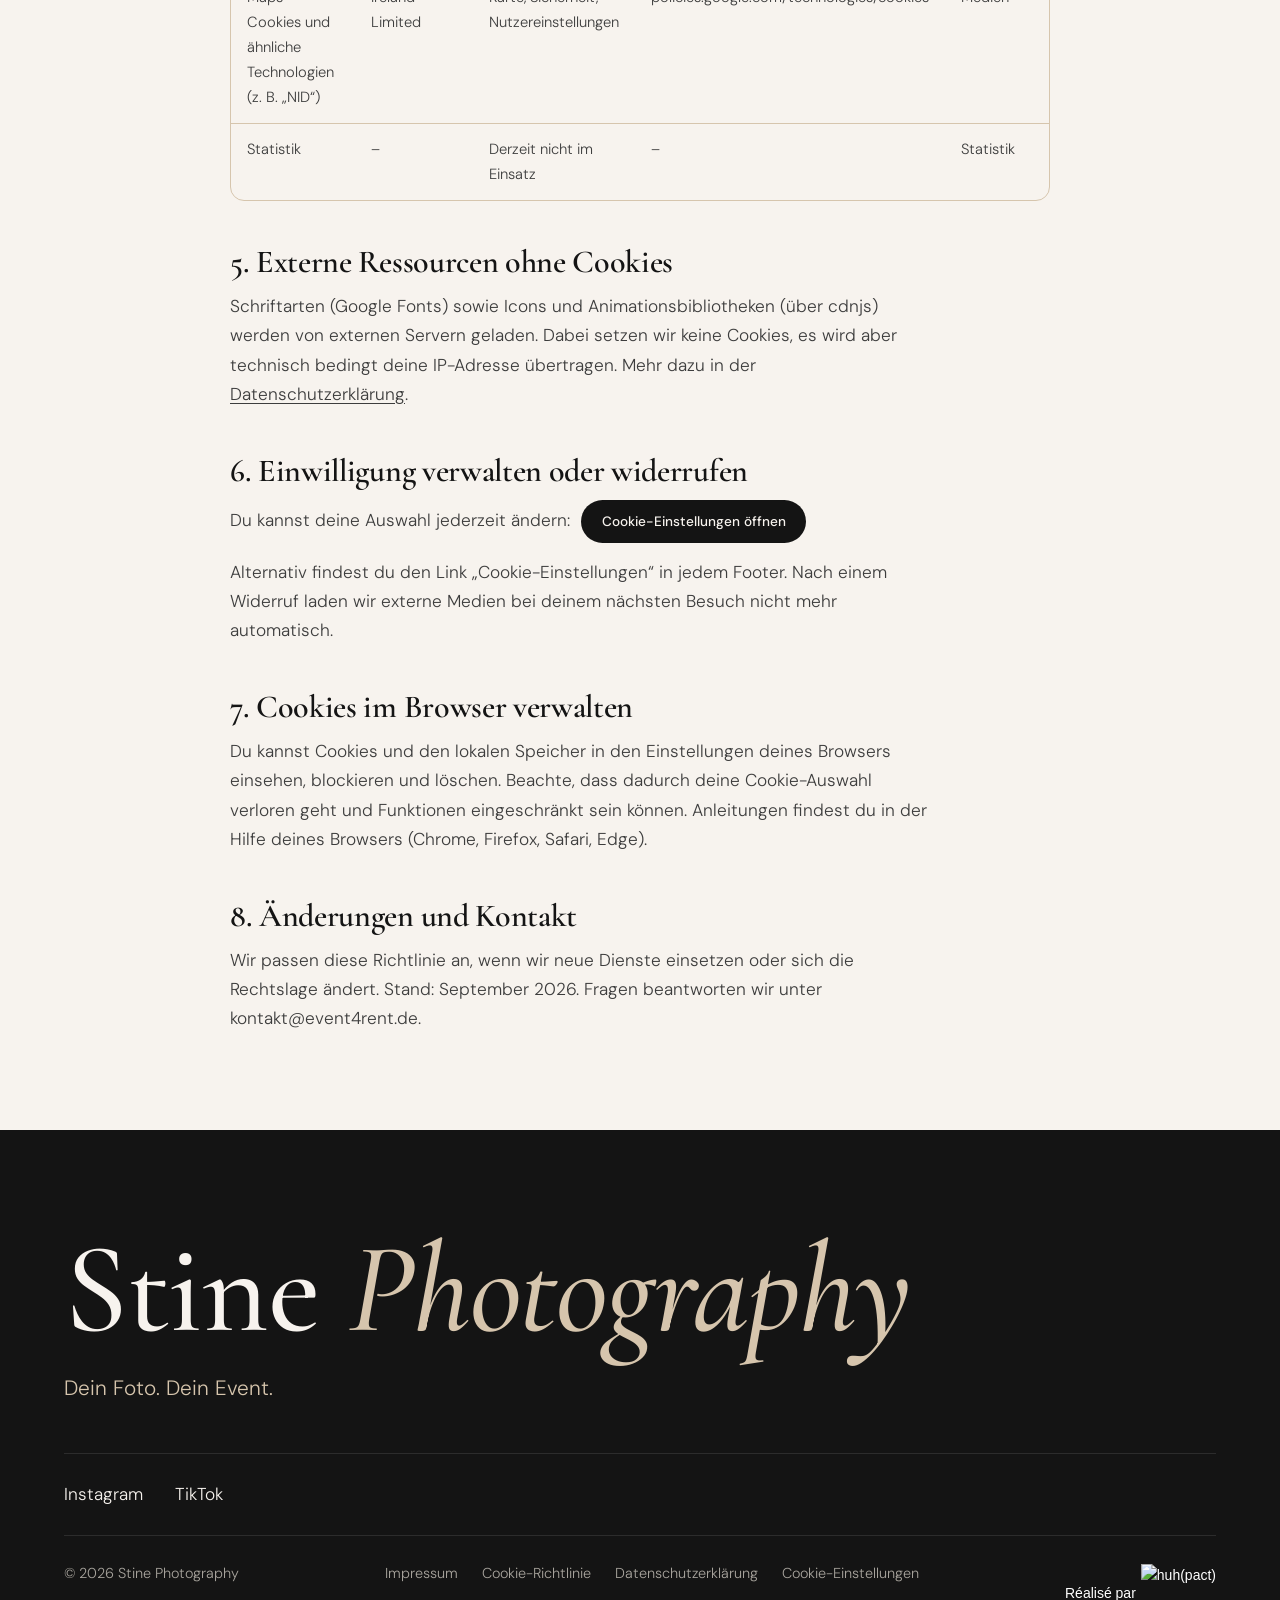
==== commit b1aff3d1: "add" ====
--- a/cookie-policy.html
+++ b/cookie-policy.html
@@ -51,7 +51,6 @@
     <div class="f-links">
       <a href="https://www.instagram.com/stinephotography/" target="_blank" rel="noopener">Instagram</a>
       <a href="https://www.tiktok.com/@event4rent_falkensee" target="_blank" rel="noopener">TikTok</a>
-      <a href="https://www.linkedin.com/in/stine-photography/" target="_blank" rel="noopener">LinkedIn</a>
     </div>
     <div class="f-bottom">
       <span>© <span id="year"></span> Stine Photography</span>
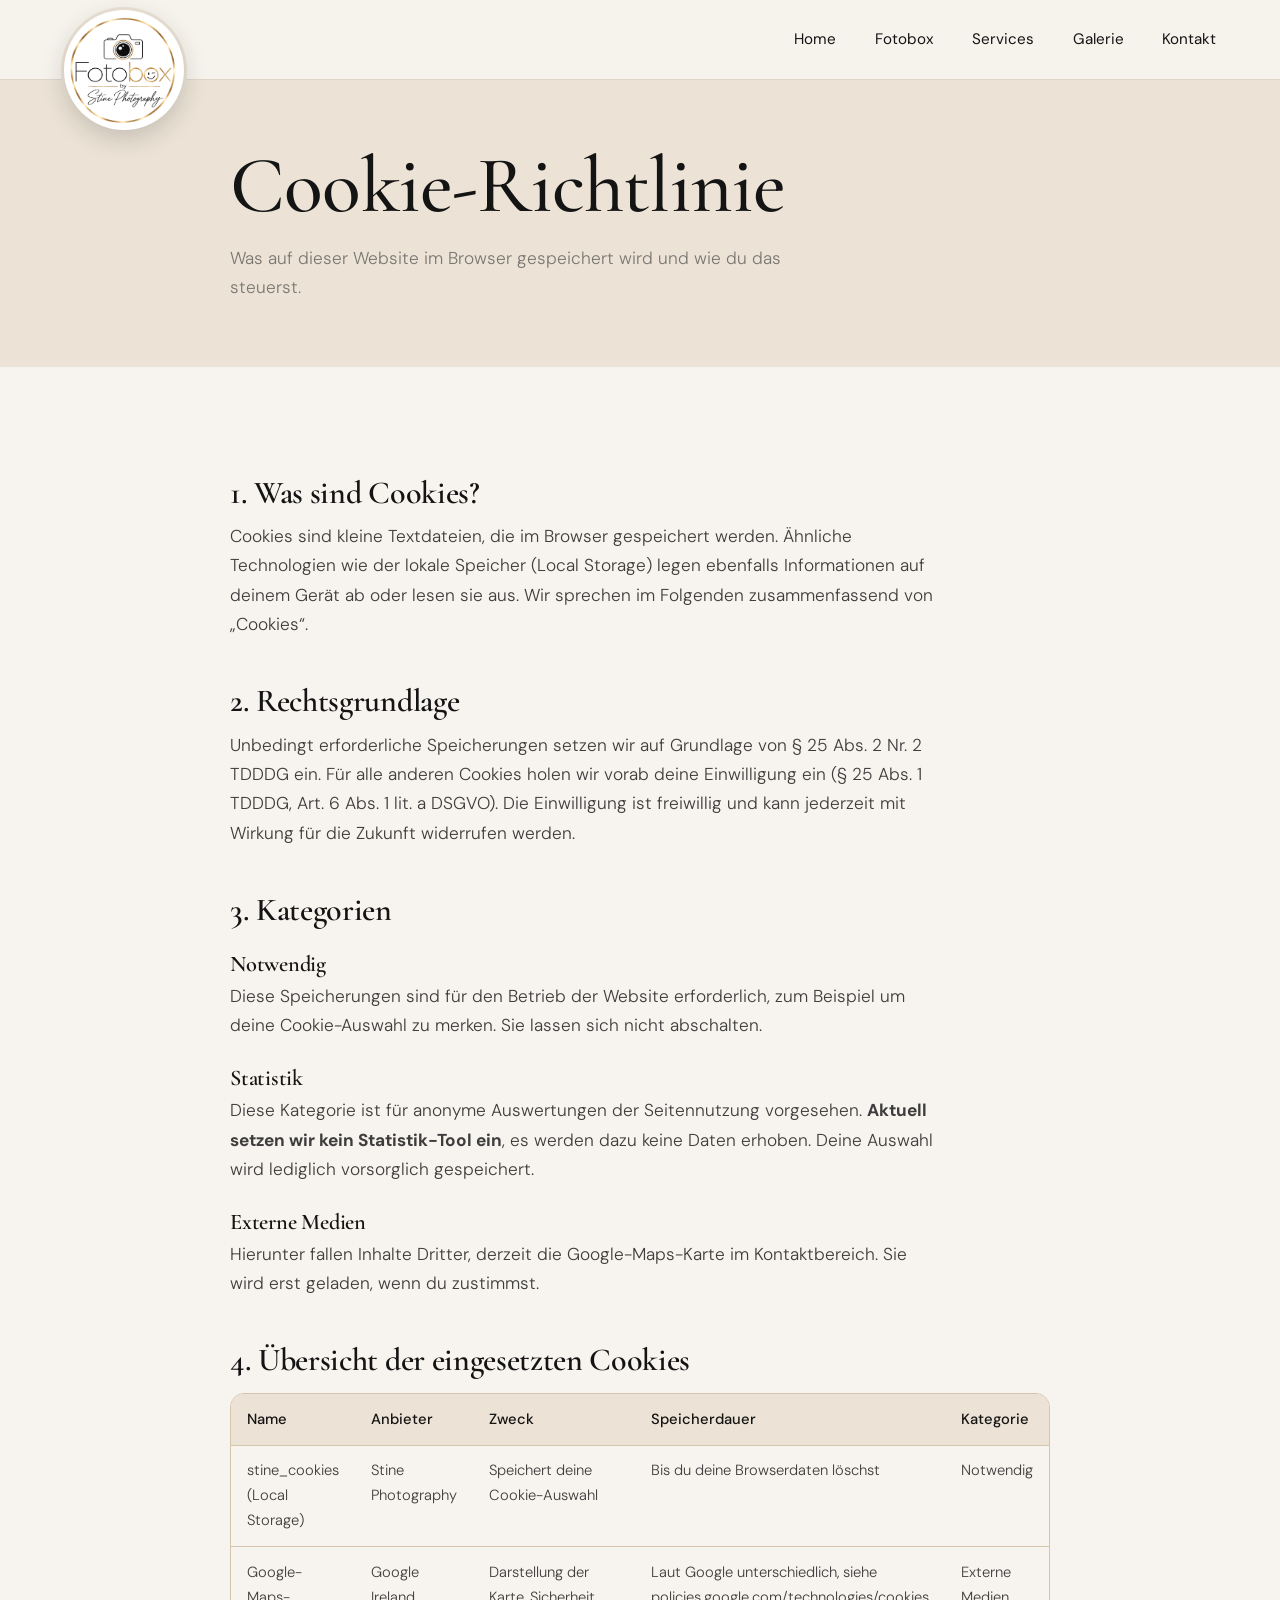
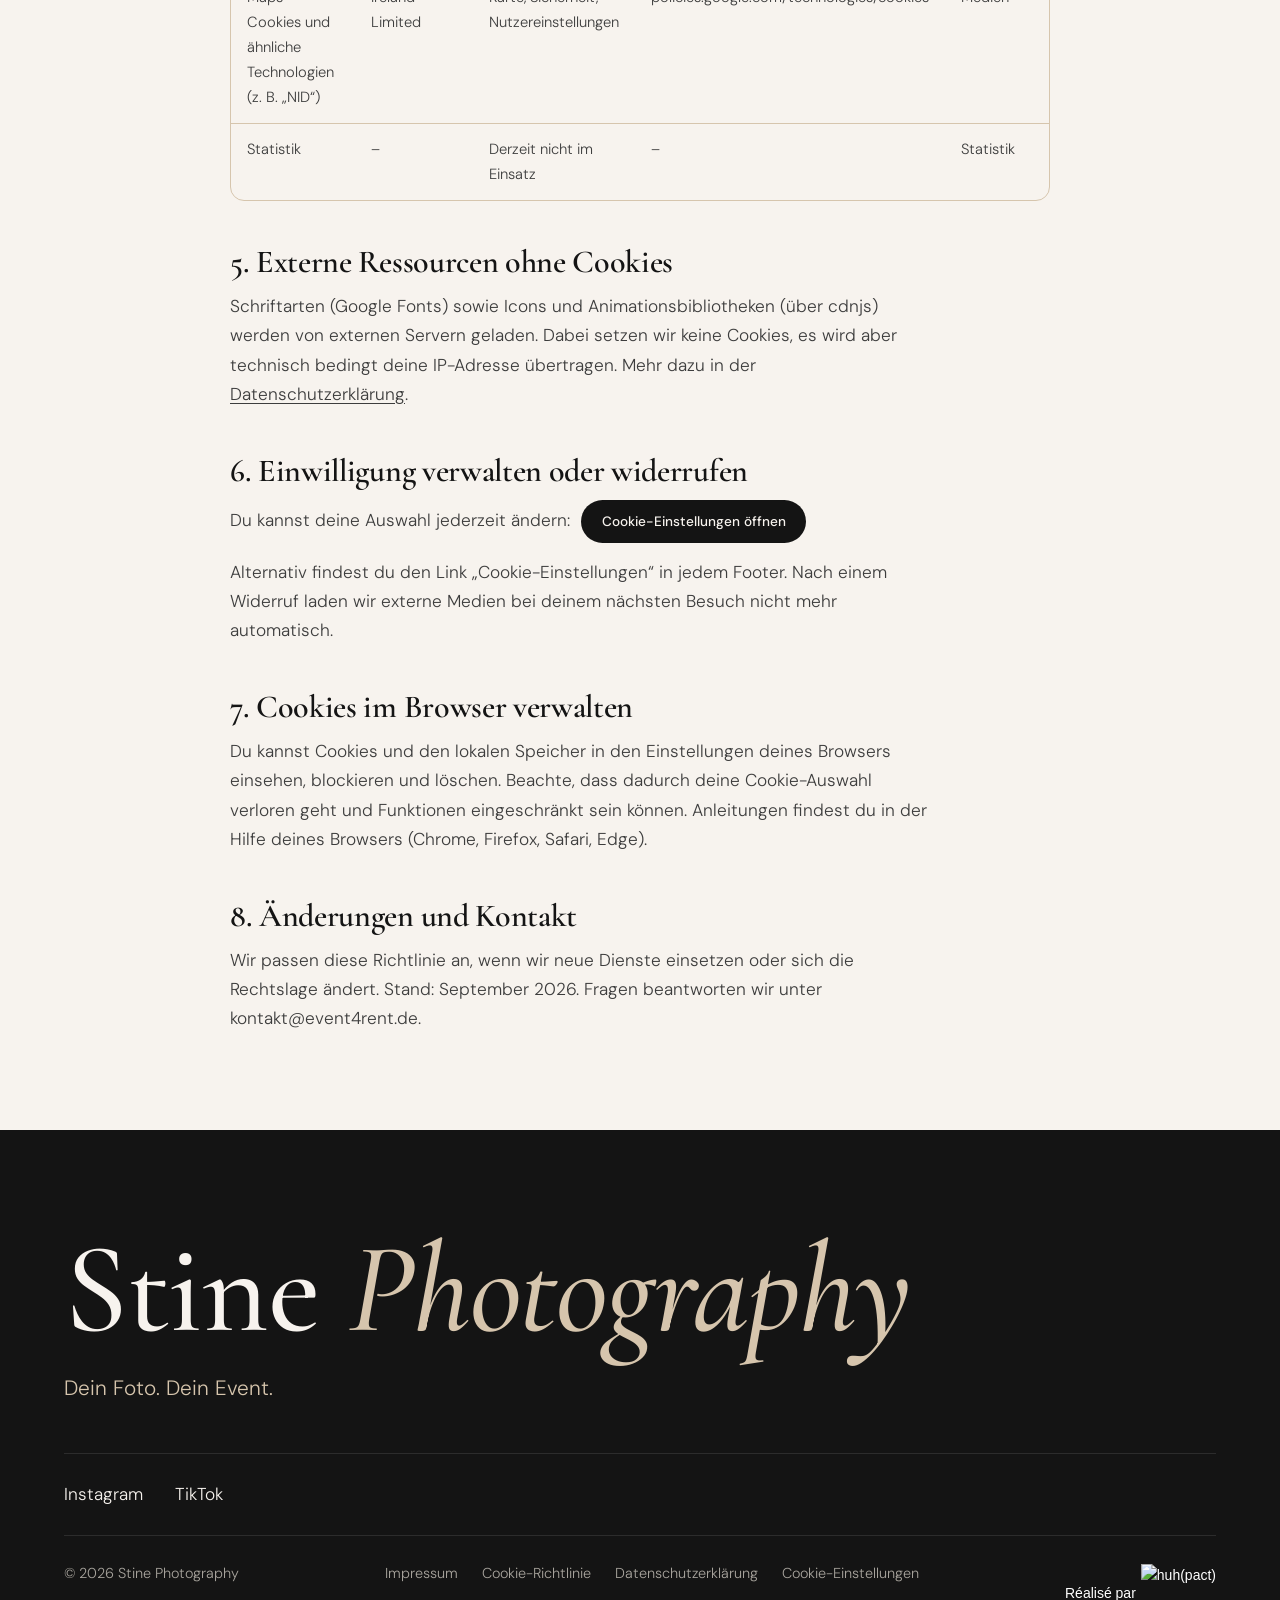
==== commit 04408267: "Update cookie-policy.html" ====
--- a/cookie-policy.html
+++ b/cookie-policy.html
@@ -10,7 +10,7 @@
 <link rel="shortcut icon" href="/favicon/favicon.ico?v=20260625" />
 <link rel="apple-touch-icon" sizes="180x180" href="/favicon/apple-touch-icon.png?v=20260625" />
 <link rel="manifest" href="/favicon/site.webmanifest?v=20260625" />
-<body class="legal-page"><header class="nav scrolled" id="nav"><a href="index.html#home" class="logo" aria-label="Stine Photography"><img src="img/logo.svg" alt="Stine Photography" width="170" height="43"></a>
+<body class="legal-page"><header class="nav scrolled" id="nav"><a href="index.html#home" class="logo" aria-label="Stine Photography"><img src="img/logo.png" alt="Stine Photography" width="170" height="43"></a>
 <nav class="nav-links" id="menu" aria-label="Hauptnavigation"><button class="close" id="closeMenu" aria-label="Menü schließen">&times;</button>
 <a href="index.html#home">Home</a><a href="index.html#fotobox">Fotobox</a><a href="index.html#services">Services</a><a href="index.html#galerie">Galerie</a><a href="index.html#kontakt">Kontakt</a></nav>
 <button class="burger" id="burger" aria-label="Menü öffnen" aria-expanded="false"><span></span><span></span></button></header><div class="backdrop" id="backdrop"></div>
@@ -50,7 +50,7 @@
     <p class="slogan">Dein Foto. Dein Event.</p>
     <div class="f-links">
       <a href="https://www.instagram.com/stinephotography/" target="_blank" rel="noopener">Instagram</a>
-      <a href="https://www.tiktok.com/@event4rent_falkensee" target="_blank" rel="noopener">TikTok</a>
+      <a href="https://www.tiktok.com/@fotobox_stinephotography" target="_blank" rel="noopener">TikTok</a>
     </div>
     <div class="f-bottom">
       <span>© <span id="year"></span> Stine Photography</span>
--- a/style.css
+++ b/style.css
@@ -252,4 +252,7 @@
 
 .img__credit:hover {
     transform: scale(1.1);
-}+}
+.price-row{display:flex;align-items:center;justify-content:space-between;gap:1rem 1.5rem;flex-wrap:wrap;margin-top:1.8rem}
+.price-row p{margin:0;font-size:1.05rem;color:var(--ink2)}
+.price-row b{font-family:var(--h);font-size:2.2rem;font-weight:600;color:var(--ink);margin-left:.4rem}
